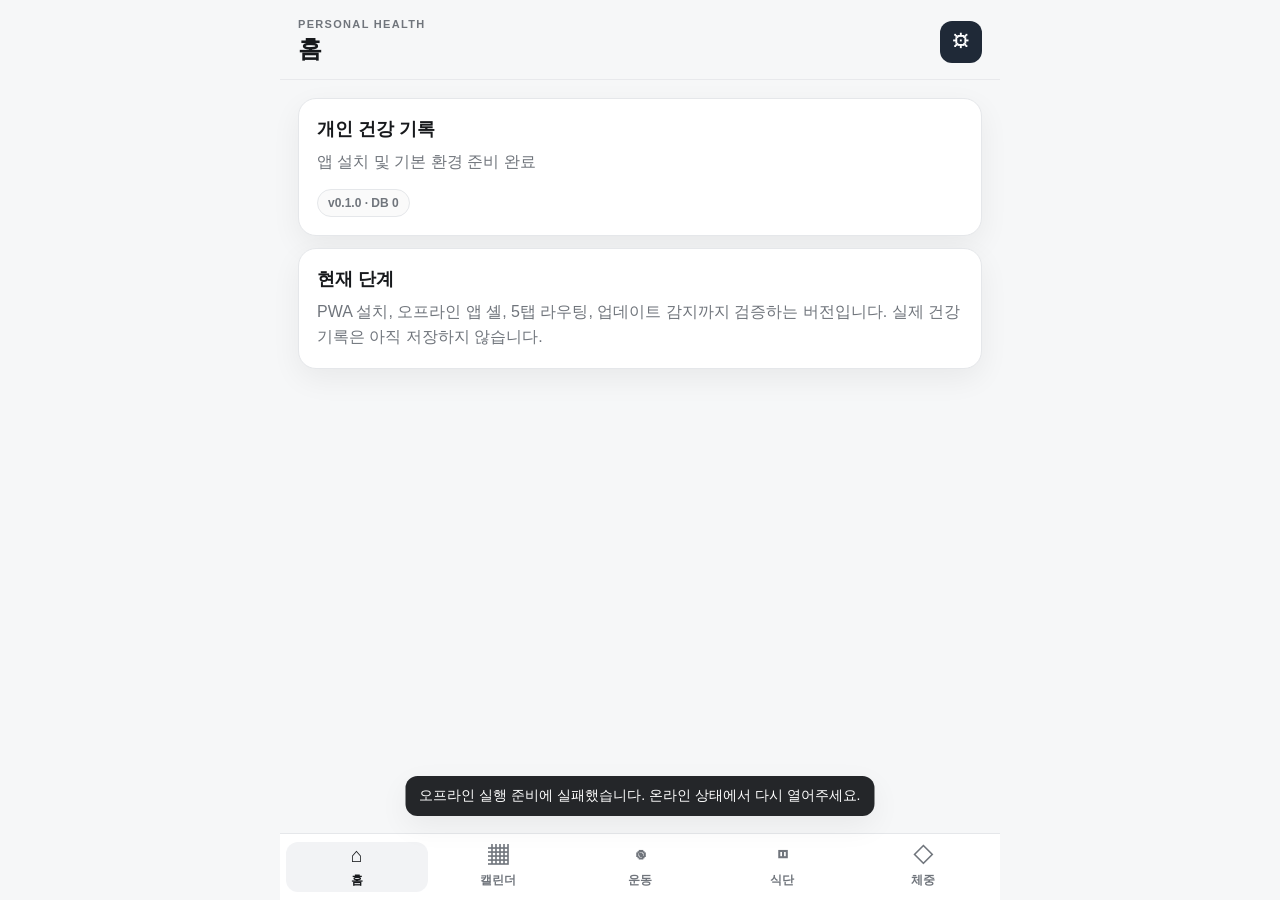
==== index.html @ c699bbab "2026-09-04" ====
<!doctype html>
<html lang="ko">
<head>
  <meta charset="utf-8">
  <meta name="viewport" content="width=device-width, initial-scale=1, viewport-fit=cover">
  <meta name="theme-color" content="#ffffff">
  <meta name="description" content="개인용 건강 기록 PWA">
  <link rel="manifest" href="./manifest.json">
  <link rel="icon" href="./icons/icon-192.png" sizes="192x192">
  <link rel="apple-touch-icon" href="./icons/icon-192.png">
  <link rel="stylesheet" href="./css/variables.css">
  <link rel="stylesheet" href="./css/common.css">
  <link rel="stylesheet" href="./css/layout.css">
  <title>개인 건강 기록</title>
</head>
<body>
  <div id="app" class="app-shell">
    <header class="app-header">
      <div>
        <p class="eyebrow">PERSONAL HEALTH</p>
        <h1 id="page-title">홈</h1>
      </div>
      <button id="settings-button" class="icon-button" type="button" aria-label="설정 열기">⚙</button>
    </header>

    <main id="page-root" class="page-root" aria-live="polite"></main>

    <nav id="bottom-nav" class="bottom-nav" aria-label="주요 메뉴"></nav>
  </div>

  <section id="update-banner" class="update-banner" hidden aria-live="polite">
    <div>
      <strong>새 버전이 있습니다.</strong>
      <p>작성 중인 내용이 없다면 업데이트할 수 있습니다.</p>
    </div>
    <div class="update-actions">
      <button id="update-later" class="button button-secondary" type="button">나중에</button>
      <button id="update-now" class="button" type="button">업데이트</button>
    </div>
  </section>

  <div id="toast" class="toast" hidden role="status" aria-live="polite"></div>

  <script src="./js/config.js"></script>
  <script type="module" src="./js/app.js"></script>
</body>
</html>
---- css/variables.css ----
:root {
  --bg: #f6f7f8;
  --surface: #ffffff;
  --text: #17191c;
  --muted: #70757c;
  --line: #e5e7ea;
  --accent: #1f2937;
  --radius: 18px;
  --safe-bottom: env(safe-area-inset-bottom, 0px);
  --shadow: 0 10px 30px rgba(0, 0, 0, 0.06);
}
---- css/common.css ----
* { box-sizing: border-box; }
html, body { margin: 0; min-height: 100%; background: var(--bg); color: var(--text); }
body {
  font-family: -apple-system, BlinkMacSystemFont, "Segoe UI", Roboto, "Noto Sans KR", sans-serif;
  -webkit-font-smoothing: antialiased;
}
button, input, select, textarea { font: inherit; }
button { cursor: pointer; }
[hidden] { display: none !important; }

.eyebrow {
  margin: 0 0 3px;
  color: var(--muted);
  font-size: 11px;
  font-weight: 800;
  letter-spacing: 0.12em;
}

.card {
  background: var(--surface);
  border: 1px solid var(--line);
  border-radius: var(--radius);
  padding: 18px;
  box-shadow: var(--shadow);
}
.card + .card { margin-top: 12px; }
.card h2 { margin: 0 0 8px; font-size: 18px; }
.card p { margin: 0; color: var(--muted); line-height: 1.6; }

.version-chip {
  display: inline-flex;
  align-items: center;
  margin-top: 14px;
  padding: 6px 10px;
  border: 1px solid var(--line);
  border-radius: 999px;
  color: var(--muted);
  background: #fafafa;
  font-size: 12px;
  font-weight: 700;
}

.button,
.icon-button {
  border: 0;
  border-radius: 12px;
  background: var(--accent);
  color: #fff;
  min-height: 42px;
  padding: 0 14px;
  font-weight: 700;
}
.button-secondary {
  background: #eceef1;
  color: var(--text);
}
.icon-button {
  width: 42px;
  padding: 0;
  font-size: 18px;
}

.empty-state {
  min-height: 260px;
  display: grid;
  place-items: center;
  text-align: center;
}
.empty-state strong { display: block; margin-bottom: 7px; font-size: 18px; }
.empty-state span { color: var(--muted); line-height: 1.55; }

.toast {
  position: fixed;
  left: 50%;
  bottom: calc(84px + var(--safe-bottom));
  transform: translateX(-50%);
  z-index: 1000;
  max-width: calc(100vw - 32px);
  padding: 11px 14px;
  border-radius: 12px;
  color: #fff;
  background: rgba(23, 25, 28, 0.94);
  box-shadow: var(--shadow);
  font-size: 14px;
}
---- css/layout.css ----
.app-shell {
  width: min(100%, 720px);
  min-height: 100dvh;
  margin: 0 auto;
  background: var(--bg);
  padding-bottom: calc(84px + var(--safe-bottom));
}

.app-header {
  position: sticky;
  top: 0;
  z-index: 20;
  display: flex;
  align-items: center;
  justify-content: space-between;
  gap: 12px;
  padding: calc(18px + env(safe-area-inset-top, 0px)) 18px 14px;
  background: rgba(246, 247, 248, 0.94);
  backdrop-filter: blur(16px);
  border-bottom: 1px solid rgba(229, 231, 234, 0.8);
}
.app-header h1 { margin: 0; font-size: 24px; }

.page-root { padding: 18px; }

.bottom-nav {
  position: fixed;
  left: 50%;
  bottom: 0;
  z-index: 50;
  transform: translateX(-50%);
  width: min(100%, 720px);
  display: grid;
  grid-template-columns: repeat(5, 1fr);
  padding: 8px 6px calc(8px + var(--safe-bottom));
  background: rgba(255, 255, 255, 0.96);
  backdrop-filter: blur(18px);
  border-top: 1px solid var(--line);
}
.nav-item {
  min-height: 50px;
  display: grid;
  place-items: center;
  gap: 2px;
  color: var(--muted);
  text-decoration: none;
  border-radius: 12px;
  font-size: 12px;
  font-weight: 700;
}
.nav-item .nav-icon { font-size: 20px; line-height: 1; }
.nav-item.active { color: var(--text); background: #f2f3f5; }

.update-banner {
  position: fixed;
  left: 50%;
  bottom: calc(84px + var(--safe-bottom));
  transform: translateX(-50%);
  z-index: 100;
  width: min(calc(100% - 24px), 680px);
  padding: 14px;
  border-radius: 16px;
  background: #fff;
  border: 1px solid var(--line);
  box-shadow: 0 16px 45px rgba(0, 0, 0, 0.16);
}
.update-banner strong { display: block; }
.update-banner p { margin: 4px 0 12px; color: var(--muted); font-size: 13px; }
.update-actions { display: flex; justify-content: flex-end; gap: 8px; }
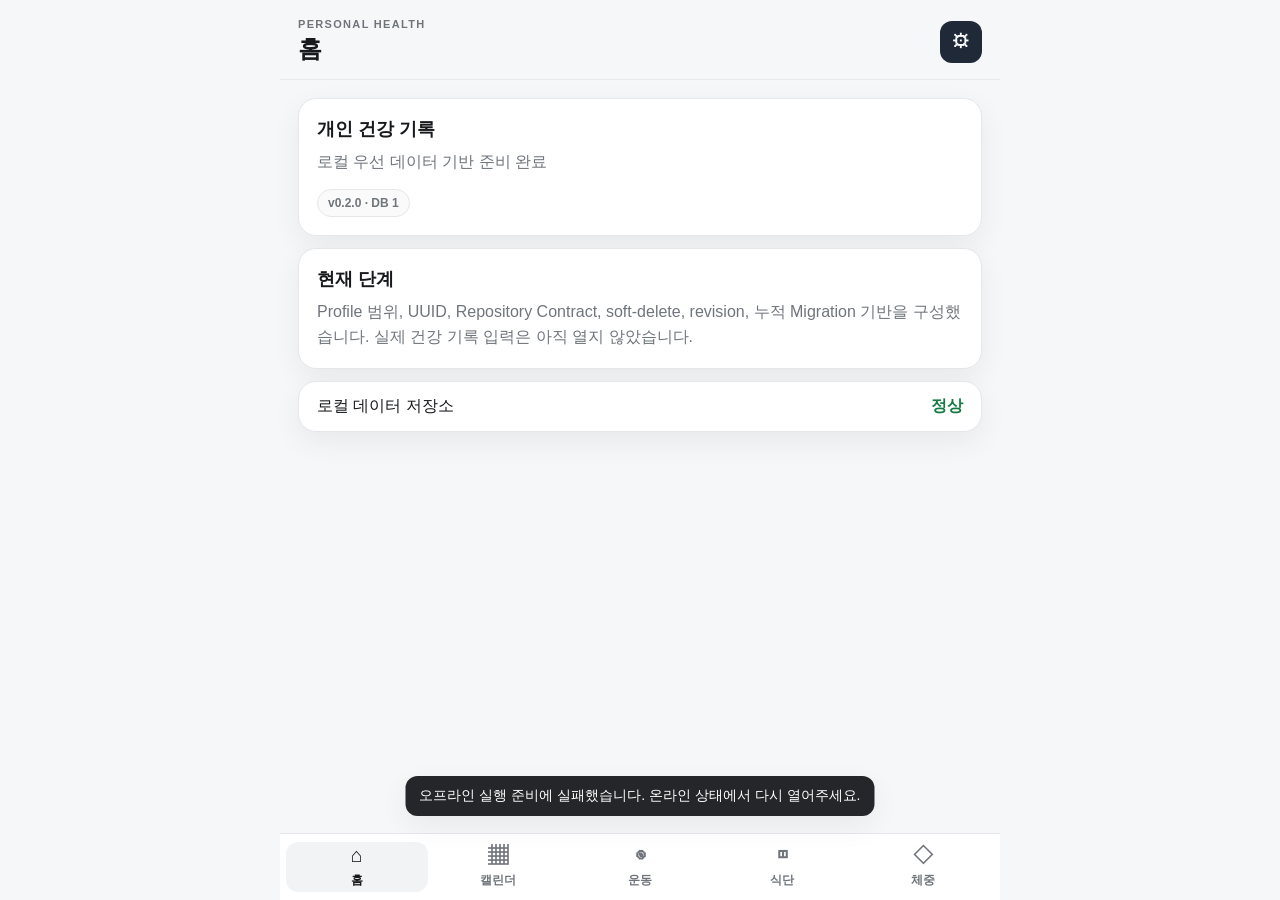
==== commit 7c752ac6: "2026-09-05" ====
--- a/index.html
+++ b/index.html
@@ -14,6 +14,8 @@
   <title>개인 건강 기록</title>
 </head>
 <body>
+  <noscript>이 앱은 JavaScript가 필요합니다.</noscript>
+
   <div id="app" class="app-shell">
     <header class="app-header">
       <div>
--- a/css/common.css
+++ b/css/common.css
@@ -83,3 +83,28 @@
   box-shadow: var(--shadow);
   font-size: 14px;
 }
+
+.compact-card { padding-top: 14px; padding-bottom: 14px; }
+.status-line { display: flex; align-items: center; justify-content: space-between; gap: 16px; }
+.status-normal { color: #147a42; }
+.status-warning { color: #9a5a00; }
+.warning-text { color: #9a5a00; font-size: 13px; }
+.error-card { border-color: #efc9c9; background: #fffafa; }
+.error-code { font-family: ui-monospace, SFMono-Regular, Consolas, monospace; font-size: 12px; }
+.full-width-button { width: 100%; margin-top: 16px; }
+
+.diagnostic-list { margin: 8px 0 0; }
+.diagnostic-list > div {
+  display: grid;
+  grid-template-columns: minmax(120px, 1fr) minmax(0, 1.4fr);
+  gap: 16px;
+  padding: 11px 0;
+  border-bottom: 1px solid var(--line);
+}
+.diagnostic-list dt { color: var(--muted); }
+.diagnostic-list dd { margin: 0; text-align: right; font-weight: 700; overflow-wrap: anywhere; }
+
+@media (max-width: 420px) {
+  .diagnostic-list > div { grid-template-columns: 1fr; gap: 4px; }
+  .diagnostic-list dd { text-align: left; }
+}
